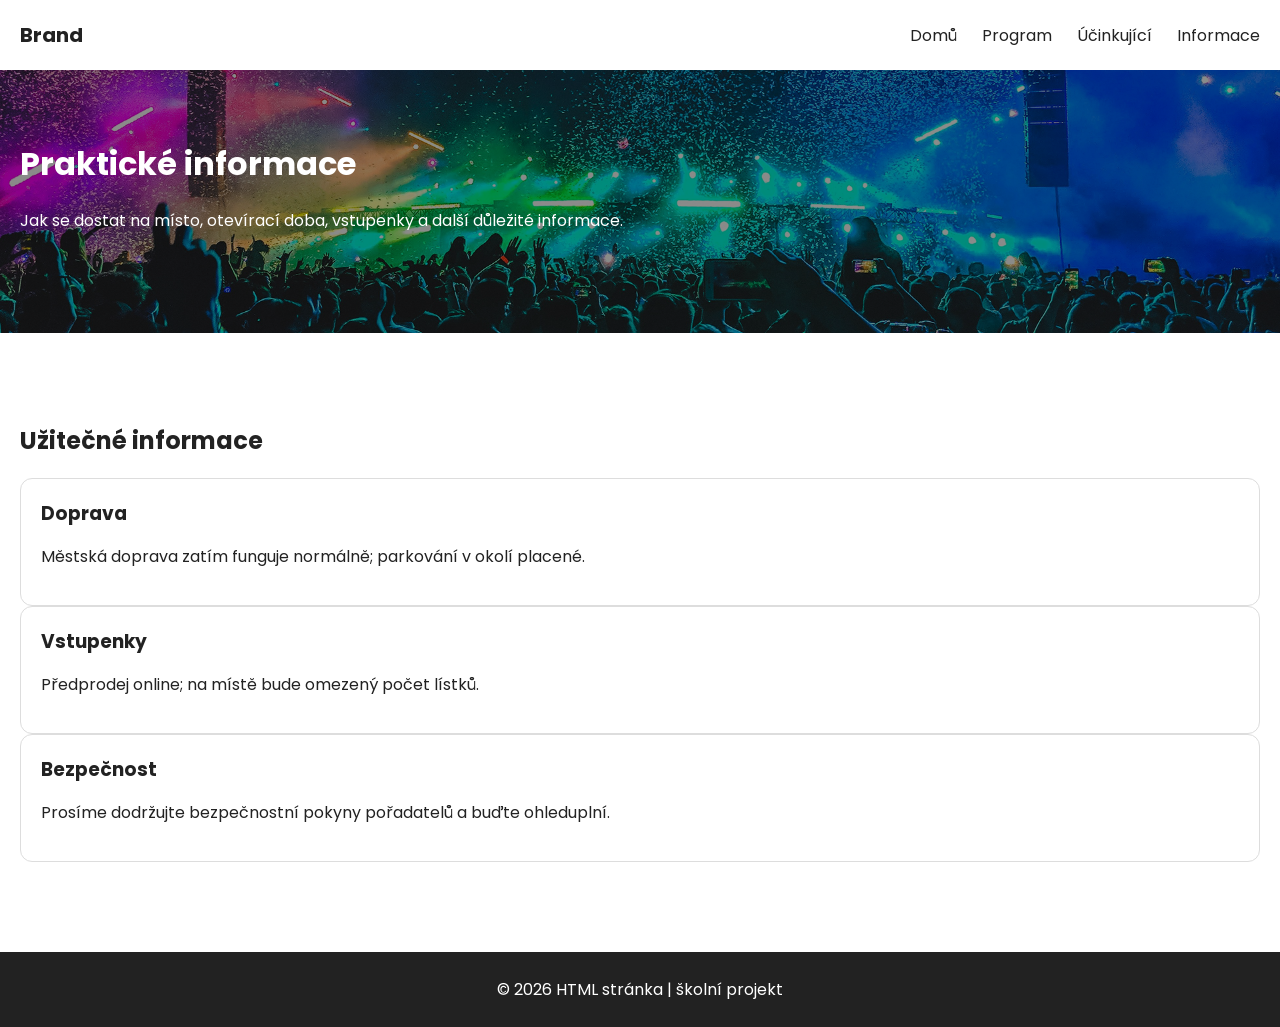
==== prakticke-informace.html @ 5ee5f7b1 "omezení na 100 řádků css" ====
<!DOCTYPE html>
<html lang="cs">
<head>
	<meta charset="UTF-8">
	<meta name="viewport" content="width=device-width, initial-scale=1.0">
	<link rel="stylesheet" href="styly.css">
	<link href="https://fonts.googleapis.com/css2?family=Poppins:wght@300;400;600;700&display=swap" rel="stylesheet">
	<title>Praktické informace - Festival</title>
</head>
<body>

	<header class="header">
		<div class="container">
			<div class="header__wrapper">
				<a class="nav__brand" href="index.html">Brand</a>

				<nav id="navMenu" class="nav">
					<ul class="nav__list">
						<li class="nav__item"><a class="nav__link" href="index.html">Domů</a></li>
						<li class="nav__item"><a class="nav__link" href="program.html">Program</a></li>
						<li class="nav__item"><a class="nav__link" href="ucinkujici.html">Účinkující</a></li>
						<li class="nav__item"><a class="nav__link" href="prakticke-informace.html">Informace</a></li>
					</ul>
				</nav>
			</div>
		</div>
	</header>

	<main>
		<section class="hero">
			<div class="container">
				<h1 class="hero__title">Praktické informace</h1>
				<p class="hero__description">Jak se dostat na místo, otevírací doba, vstupenky a další důležité informace.</p>
			</div>
		</section>

		<section class="venues">
			<div class="container">
				<div class="venues__wrapper">
					<h2 class="venues__title">Užitečné informace</h2>

					<article class="venues__item">
						<h3 class="venues__item-title">Doprava</h3>
						<p class="venues__item-text">Městská doprava zatím funguje normálně; parkování v okolí placené.</p>
					</article>

					<article class="venues__item">
						<h3 class="venues__item-title">Vstupenky</h3>
						<p class="venues__item-text">Předprodej online; na místě bude omezený počet lístků.</p>
					</article>

					<article class="venues__item">
						<h3 class="venues__item-title">Bezpečnost</h3>
						<p class="venues__item-text">Prosíme dodržujte bezpečnostní pokyny pořadatelů a buďte ohleduplní.</p>
					</article>

				</div>
			</div>
		</section>
	</main>

	<footer class="footer">
		<div class="container">
			<p class="footer__text">&copy; 2026 HTML stránka | školní projekt</p>
		</div>
	</footer>

</body>
</html>
---- styly.css ----
* {
    box-sizing:border-box
}
html,body {
    margin:0;padding:0;font-size:16px;font-family:'Poppins',sans-serif;color:#222;background:#fff;
}
img {
    max-width:100%;height:auto;display:block; border-radius: 24px;
}

a {
    text-decoration:none;color:inherit;
}

.container {
    max-width:1280px;margin:0 auto;padding:0 20px;
}

/* Header / Nav */
.header {
    padding:20px 0;background:#fff;position:relative;
}

.header__wrapper {
    display:flex;align-items:center;justify-content:space-between;gap:20px;
}

.nav__brand {
    color:#222;font-size:1.25rem;font-weight:700;
}


.nav__list {
    display:flex;align-items:center;gap:25px;margin:0;padding:0;list-style:none;
}

.nav__item {
    list-style:none;
}
.nav__link {
    color:#222;transition:opacity .3s;
}
.nav__link:hover {
    opacity:.8;
}

.btn {
    display:inline-block;margin-top:15px;padding:10px 20px;border:none;border-radius:50px;cursor:pointer;transition:.3s
}

.btn--primary {
    background:#fff;color: #000;;
}

.btn--secondary {
    background:#222;color:#fff;
}

.btn:hover{transform:translateY(-2px)}

section {
    padding:90px 0;
}

.hero {
    background-image:url(./images/hero.png); background-position:center; background-size:cover; background-repeat:no-repeat; padding:70px 0; color:#fff;
}
.hero__title,.hero__description {
    color:#fff;
}


h1,h2,h3 {
    margin-top:0;margin-bottom:20px;
}


.info__list, .audience__list{
    margin:0; padding:0; list-style:none; display:grid; grid-template-columns:repeat(4,1fr); gap:20px;
}

@media (max-width:767px){
    .info__list, .audience__list{grid-template-columns:1fr;gap:12px}
}

.venues__item, .info__item, .audience__item, article {
    padding:20px; border:1px solid #ddd ; border-radius:12px;
}
.venues__item-title {
    margin:0 0 10px;
}

.about, .audience {
    background-color: #f7f7f7;
}


.footer{
    background:#222;color:#fff;text-align:center;padding:25px 0;
}
.footer__text {
    margin:0;
}

.hero__title{
    font-size:2rem;
}
.about__title,.info__title,.venues__title,.audience__title{
    font-size:1.5rem;
}

.about__wrapper {
    display:flex;align-items:center;gap:40px;
}
.about__content, .about__photo {
    flex:1;
}

.hero__description,.about__text{
    max-width:700px;margin-bottom:30px;
}
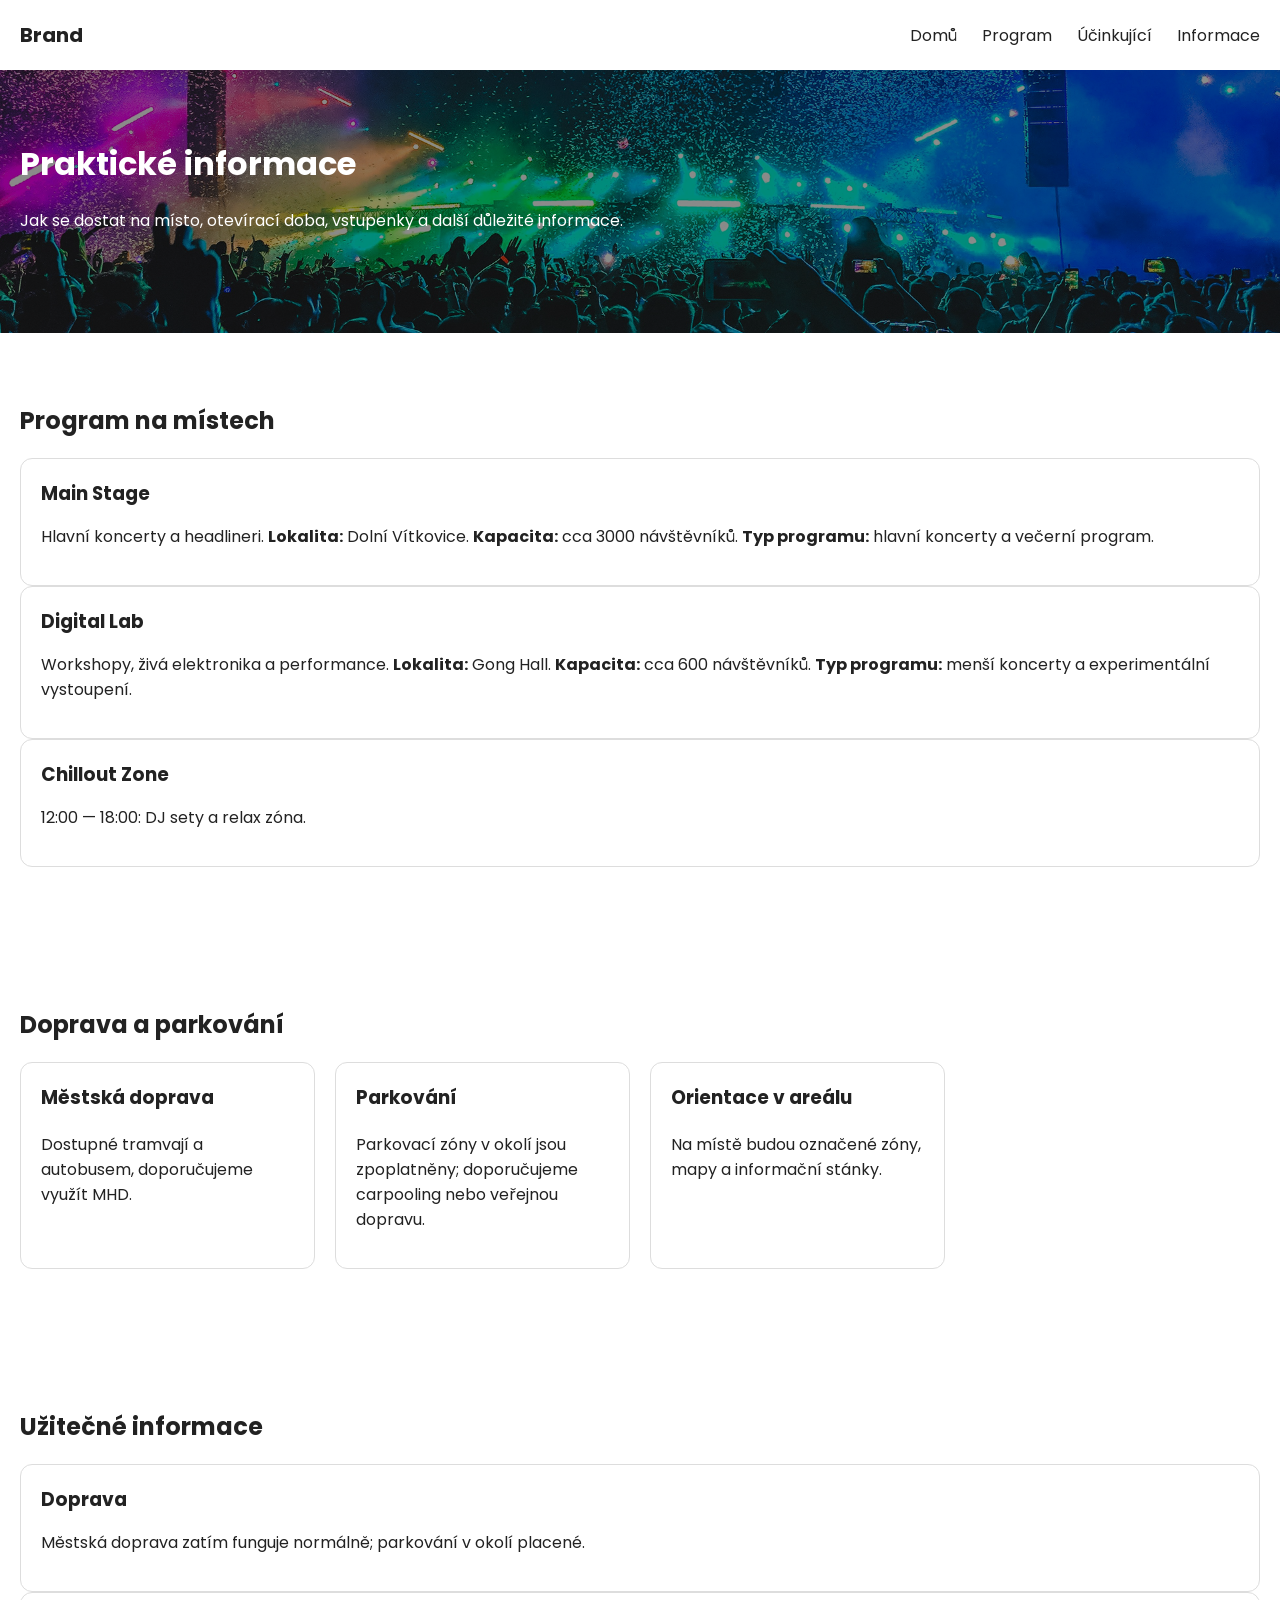
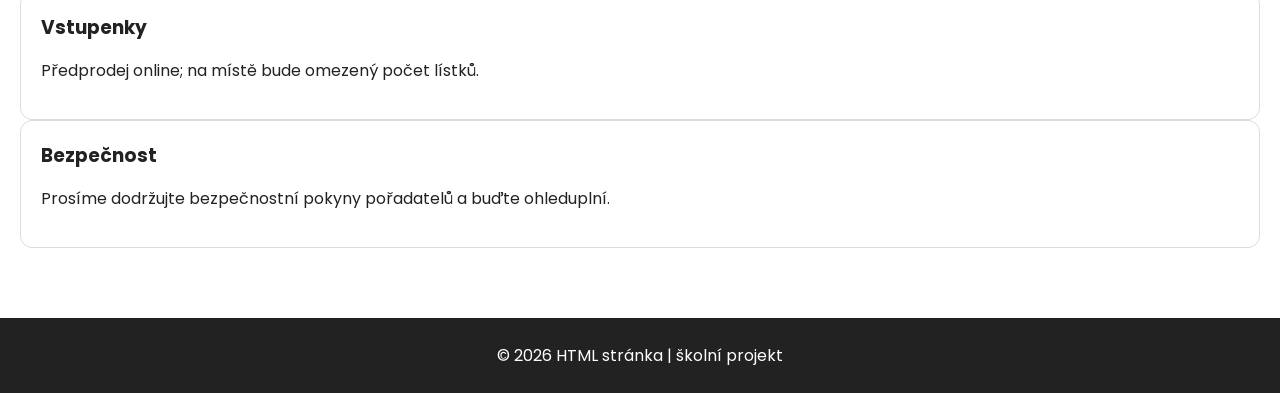
==== commit 57279e85: "upravy" ====
--- a/prakticke-informace.html
+++ b/prakticke-informace.html
@@ -34,6 +34,41 @@
 			</div>
 		</section>
 
+		 <section class="venues">
+			<div class="container">
+				<div class="venues__wrapper">
+					<h2 class="venues__title">Program na místech</h2>
+
+					<article class="venues__item">
+                        <h3 class="venues__item-title">Main Stage </h3>
+						<p class="venues__item-text">Hlavní koncerty a headlineri. <strong>Lokalita:</strong> Dolní Vítkovice. <strong>Kapacita:</strong> cca 3000 návštěvníků. <strong>Typ programu:</strong> hlavní koncerty a večerní program.</p>
+					</article>
+
+                    <article class="venues__item">
+                        <h3 class="venues__item-title">Digital Lab </h3>
+						<p class="venues__item-text">Workshopy, živá elektronika a performance. <strong>Lokalita:</strong> Gong Hall. <strong>Kapacita:</strong> cca 600 návštěvníků. <strong>Typ programu:</strong> menší koncerty a experimentální vystoupení.</p>
+                    </article>
+
+					<article class="venues__item">
+						<h3 class="venues__item-title">Chillout Zone </h3>
+						<p class="venues__item-text">12:00 — 18:00: DJ sety a relax zóna.</p>
+					</article>
+
+				</div>
+			</div>
+		</section>
+
+		<section class="practical__details">
+			<div class="container">
+				<h2 class="info__title">Doprava a parkování</h2>
+				<ul class="info__list">
+					<li class="info__item"><h3>Městská doprava</h3><p>Dostupné tramvají a autobusem, doporučujeme využít MHD.</p></li>
+					<li class="info__item"><h3>Parkování</h3><p>Parkovací zóny v okolí jsou zpoplatněny; doporučujeme carpooling nebo veřejnou dopravu.</p></li>
+					<li class="info__item"><h3>Orientace v areálu</h3><p>Na místě budou označené zóny, mapy a informační stánky.</p></li>
+				</ul>
+			</div>
+		</section>
+
 		<section class="venues">
 			<div class="container">
 				<div class="venues__wrapper">
--- a/styly.css
+++ b/styly.css
@@ -59,7 +59,7 @@
 .btn:hover{transform:translateY(-2px)}
 
 section {
-    padding:90px 0;
+    padding:70px 0;
 }
 
 .hero {
